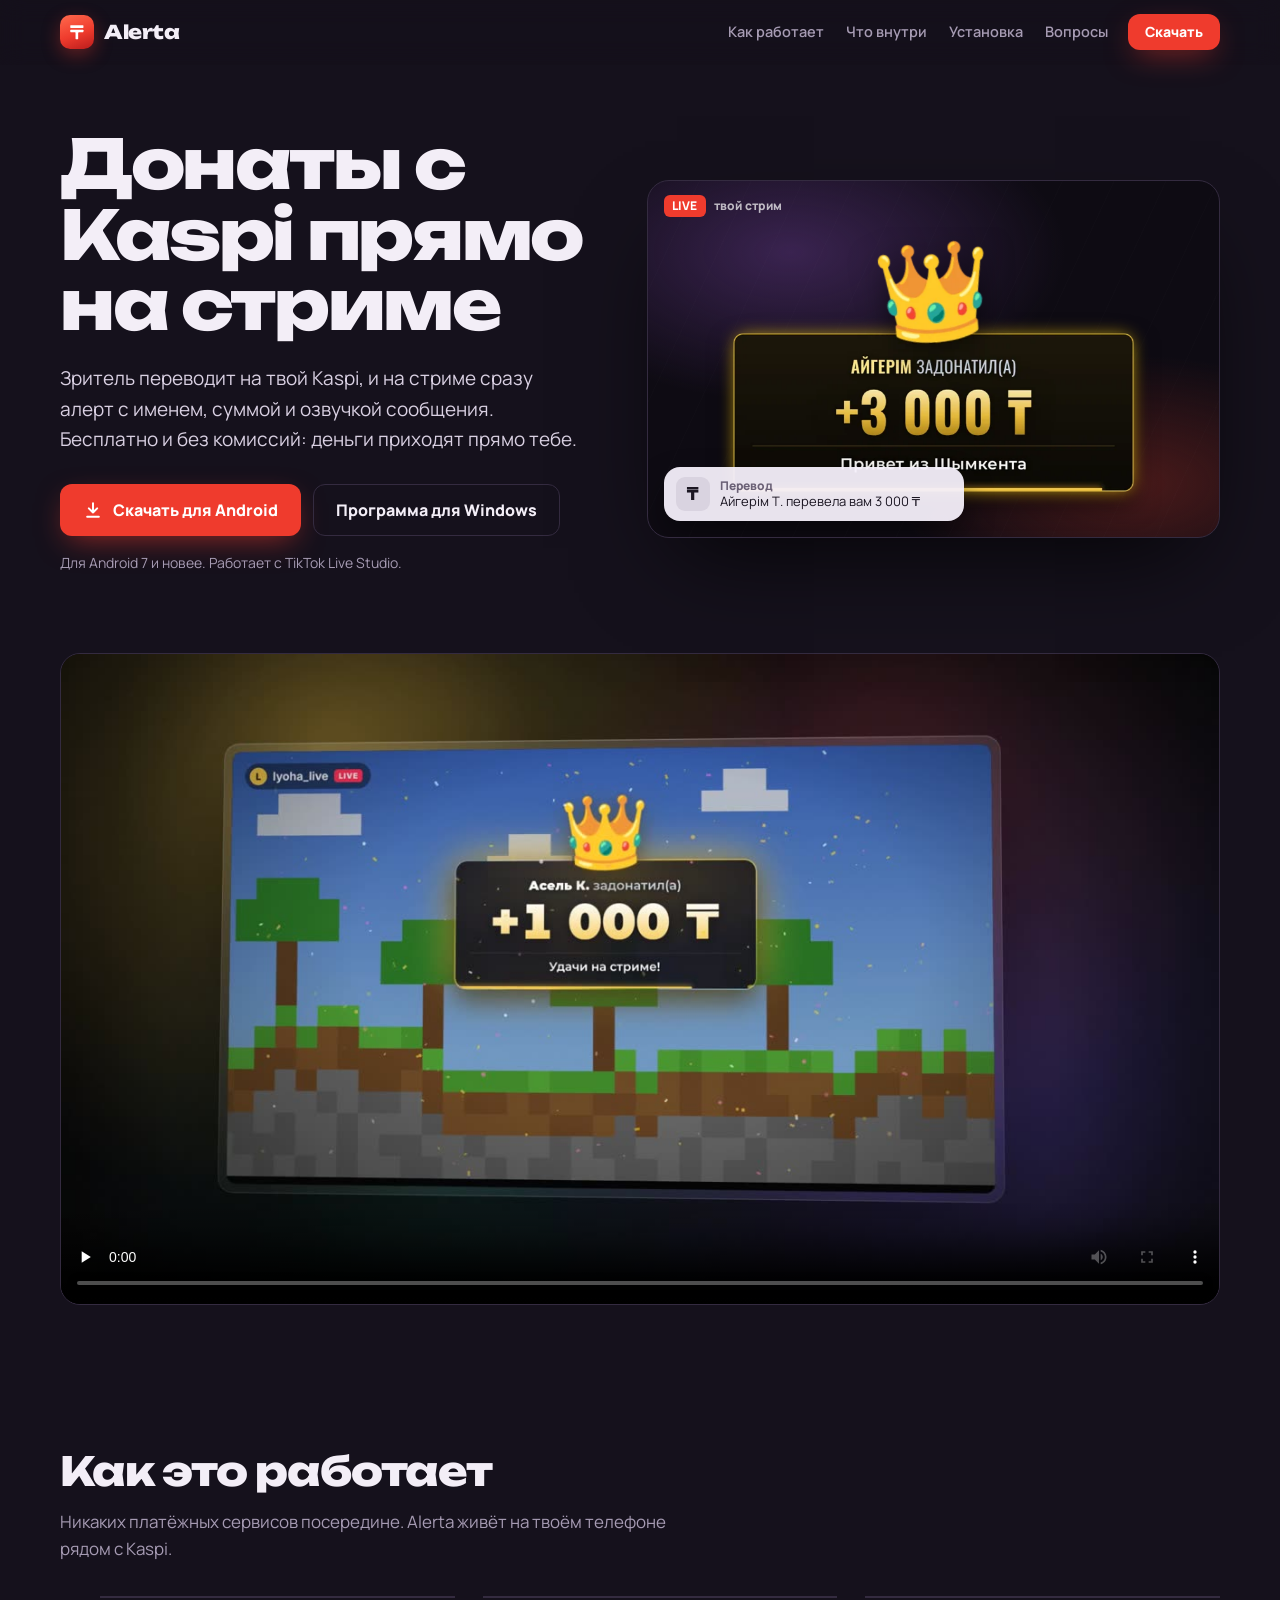
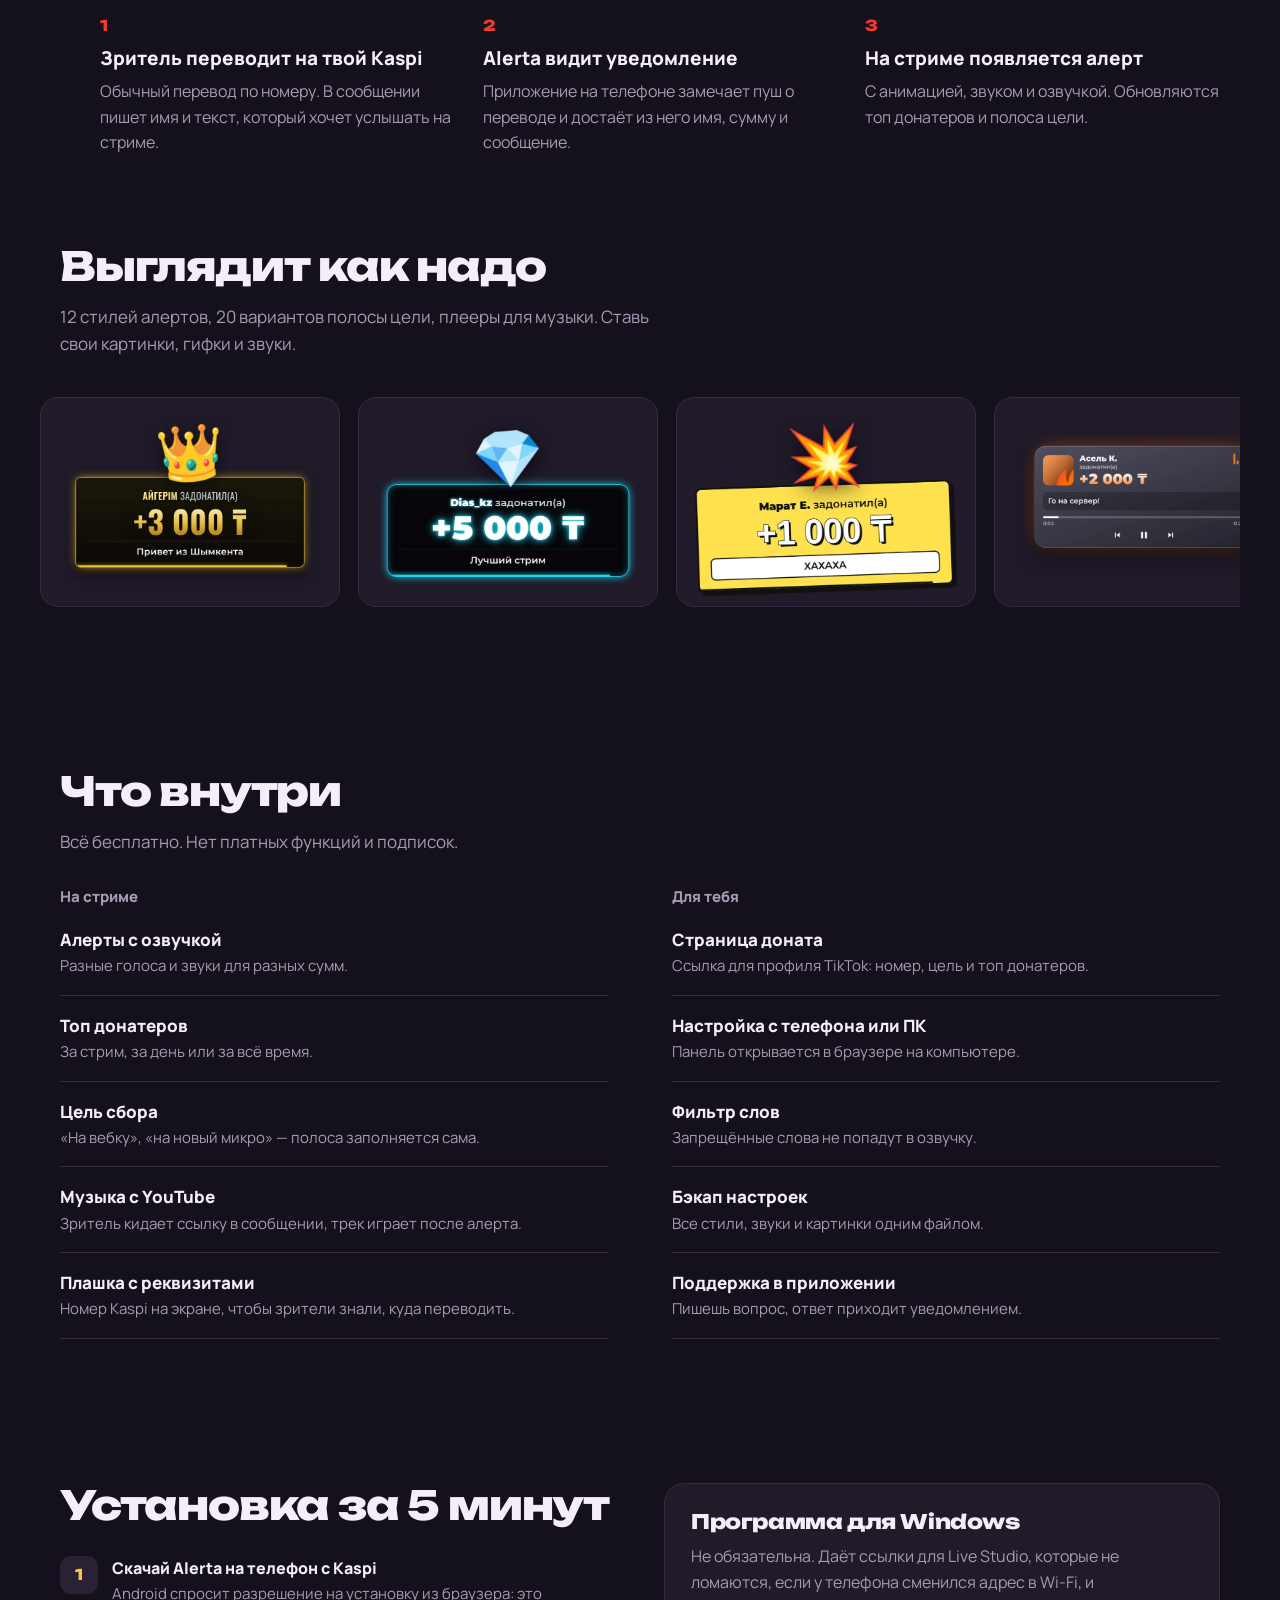
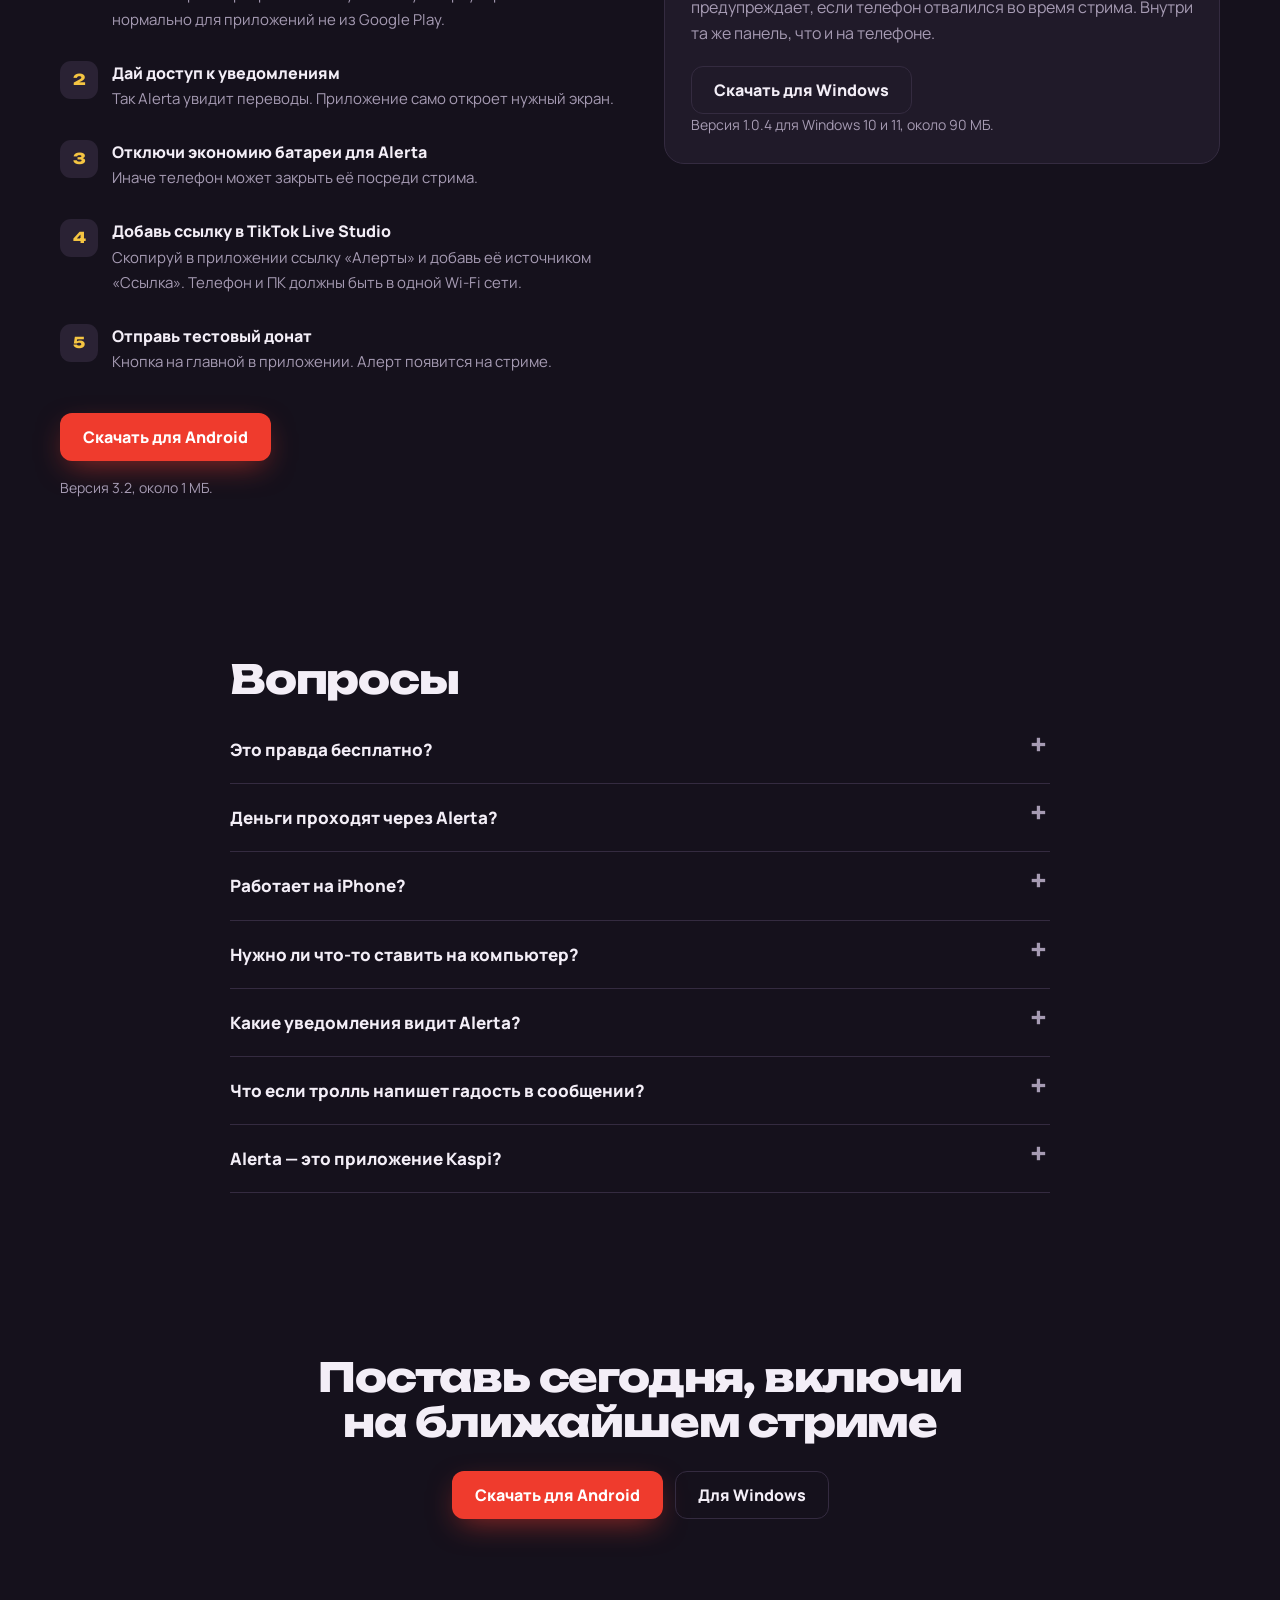
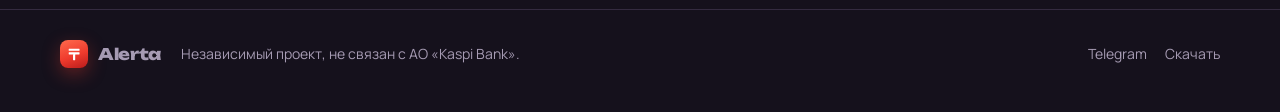
==== index.html @ a405e9d8 "Alerta site" ====
<!doctype html>
<html lang="ru">
<head>
<meta charset="utf-8">
<meta name="viewport" content="width=device-width,initial-scale=1,viewport-fit=cover">
<title>Alerta — донаты с Kaspi на стриме, бесплатно</title>
<meta name="description" content="Зритель переводит на твой Kaspi — на стриме алерт с именем, суммой и озвучкой. Топ донатеров, цель, музыка с YouTube. Бесплатно, без комиссий.">
<meta property="og:title" content="Alerta — донаты с Kaspi на стриме">
<meta property="og:description" content="Алерты с озвучкой для TikTok Live. Бесплатно, деньги сразу на твой Kaspi.">
<meta property="og:image" content="assets/promo.jpg">
<meta name="theme-color" content="#15111c">
<link rel="icon" href="assets/icon.svg" type="image/svg+xml">
<link rel="stylesheet" href="assets/site.css">
<style>
header.top { position: sticky; top: 0; z-index: 20; background: rgba(21,17,28,.82); backdrop-filter: blur(12px); border-bottom: 1px solid transparent; transition: border-color .2s; }
header.top.scrolled { border-bottom-color: var(--line); }
header.top .wrap { display: flex; align-items: center; height: 64px; gap: 20px; }
header.top nav { display: flex; gap: 22px; margin-left: auto; font-weight: 600; font-size: 14.5px; color: var(--muted); }
header.top nav a { text-decoration: none; } header.top nav a:hover { color: var(--text); }
header.top .btn { padding: 10px 16px; font-size: 14px; }
@media (max-width: 760px) { header.top nav { display: none; } header.top .btn { margin-left: auto; } }

/* ── hero: стрим, на котором появляются настоящие алерты ── */
.hero { padding: 64px 0 40px; }
.hero .wrap { display: grid; grid-template-columns: 1fr 1.08fr; gap: 56px; align-items: center; }
h1 { font: 800 clamp(36px, 5.4vw, 68px)/1.04 var(--display); letter-spacing: -.035em; margin: 0; text-wrap: balance; }
.lead { font-size: clamp(17px, 1.6vw, 19px); color: #d9d0e2; max-width: 33em; margin: 22px 0 30px; }
.cta { display: flex; gap: 12px; flex-wrap: wrap; }
.fine { color: var(--muted); font-size: 14px; margin-top: 16px; }

.stage { position: relative; aspect-ratio: 16 / 10; border-radius: 22px; overflow: hidden; isolation: isolate;
  background: radial-gradient(80% 70% at 25% 20%, #3a2350 0%, transparent 60%), radial-gradient(70% 60% at 85% 85%, #4a1a1a 0%, transparent 60%), #0e0b13;
  border: 1px solid var(--line); box-shadow: 0 40px 90px -30px rgba(0,0,0,.8); }
.stage::before { content: ""; position: absolute; inset: 0; z-index: -1; opacity: .35;
  background: repeating-linear-gradient(115deg, transparent 0 46px, rgba(255,255,255,.025) 46px 47px); }
.live { position: absolute; left: 16px; top: 14px; display: flex; gap: 8px; align-items: center; font: 800 12px/1 var(--body); letter-spacing: .02em; }
.live b { background: var(--red); color: #fff; padding: 5px 8px; border-radius: 6px; }
.live span { color: rgba(255,255,255,.7); }
.slot { position: absolute; inset: 13% 10% 27%; display: grid; place-items: center; }
.slot img { max-height: 100%; width: auto; opacity: 0; transform: translateY(16px) scale(.86); filter: blur(10px); }
.slot img.in { animation: alIn .7s cubic-bezier(.2,1.3,.4,1) forwards; }
.slot img.out { animation: alOut .45s ease-in forwards; }
@keyframes alIn { to { opacity: 1; transform: none; filter: none; } }
@keyframes alOut { from { opacity: 1; transform: none; } to { opacity: 0; transform: translateY(-10px) scale(.95); filter: blur(6px); } }
.push { position: absolute; left: 16px; bottom: 16px; width: min(300px, 70%); display: flex; gap: 10px; align-items: center;
  background: rgba(245,240,250,.95); color: #1b1622; border-radius: 16px; padding: 10px 12px; box-shadow: 0 14px 30px rgba(0,0,0,.4);
  opacity: 0; transform: translateY(18px); transition: opacity .35s, transform .45s cubic-bezier(.2,1.2,.4,1); font-size: 13px; line-height: 1.3; }
.push.on { opacity: 1; transform: none; }
.push i { width: 34px; height: 34px; border-radius: 9px; background: #d9d3e0; display: grid; place-items: center; font: 800 17px/1 var(--display); color: #1b1622; flex: none; font-style: normal; }
.push b { display: block; font-size: 12px; color: #6b6176; font-weight: 700; }
.caption { position: absolute; right: 16px; bottom: 18px; font-size: 12.5px; color: rgba(255,255,255,.55); font-weight: 600; text-align: right; max-width: 34%; }
@media (max-width: 920px) { .hero .wrap { grid-template-columns: 1fr; gap: 36px; } .hero { padding-top: 36px; } .caption { display: none; } }

section { padding: 72px 0; }
h2 { font: 800 clamp(26px, 3.4vw, 40px)/1.12 var(--display); letter-spacing: -.03em; margin: 0 0 14px; text-wrap: balance; }
.sub { color: var(--muted); max-width: 36em; margin: 0 0 34px; font-size: 17px; }

/* видео */
.video { border-radius: 20px; overflow: hidden; border: 1px solid var(--line); background: #000; aspect-ratio: 16 / 9; }
.video video { width: 100%; height: 100%; object-fit: cover; }

/* как это работает — настоящая последовательность */
.flow { display: grid; grid-template-columns: repeat(3, 1fr); gap: 28px; counter-reset: f; }
.flow li { list-style: none; counter-increment: f; border-top: 2px solid var(--line); padding-top: 20px; }
.flow li::before { content: counter(f); font: 800 15px/1 var(--display); color: var(--red); display: block; margin-bottom: 14px; }
.flow h3 { font: 800 19px/1.25 var(--body); margin: 0 0 8px; }
.flow p { margin: 0; color: var(--muted); }
.flow ol { padding: 0; margin: 0; }
@media (max-width: 760px) { .flow { grid-template-columns: 1fr; } }

/* лента стилей */
.styles { display: flex; gap: 18px; overflow-x: auto; padding: 6px 20px 18px; margin: 0 -20px; scroll-snap-type: x mandatory; scrollbar-width: thin; }
.styles figure { flex: none; margin: 0; width: 300px; height: 210px; border-radius: 18px; background: var(--surface); border: 1px solid var(--line);
  display: grid; place-items: center; padding: 18px; scroll-snap-align: start; }
.styles img { max-height: 100%; width: auto; }
.styles figure.wide { width: 420px; }

/* что внутри */
.cols { display: grid; grid-template-columns: 1fr 1fr; gap: 20px 64px; }
.cols h3 { font: 800 15px/1 var(--body); color: var(--muted); margin: 0 0 6px; }
.feat { list-style: none; padding: 0; margin: 0; }
.feat li { padding: 16px 0; border-bottom: 1px solid var(--line); }
.feat b { display: block; font-weight: 800; font-size: 17px; }
.feat span { color: var(--muted); font-size: 15px; }
@media (max-width: 760px) { .cols { grid-template-columns: 1fr; } }

/* установка */
.install { display: grid; grid-template-columns: 1fr 1fr; gap: 48px; align-items: start; }
.steps { padding: 0; margin: 0; list-style: none; counter-reset: s; }
.steps li { counter-increment: s; display: grid; grid-template-columns: 38px 1fr; gap: 14px; padding: 14px 0; }
.steps li::before { content: counter(s); width: 38px; height: 38px; border-radius: 11px; background: var(--surface2); color: var(--gold); display: grid; place-items: center; font: 800 15px/1 var(--display); }
.steps b { display: block; } .steps span { color: var(--muted); font-size: 15px; }
.pc { background: var(--surface); border: 1px solid var(--line); border-radius: 20px; padding: 26px; }
.pc h3 { font: 800 20px/1.2 var(--display); margin: 0 0 10px; letter-spacing: -.02em; }
.pc p { color: var(--muted); margin: 0 0 20px; }
@media (max-width: 860px) { .install { grid-template-columns: 1fr; } }

/* вопросы */
.faq { max-width: 820px; }
.faq details { border-bottom: 1px solid var(--line); }
.faq summary { cursor: pointer; list-style: none; padding: 20px 40px 20px 0; font-weight: 800; font-size: 17px; position: relative; }
.faq summary::-webkit-details-marker { display: none; }
.faq summary::after { content: "+"; position: absolute; right: 4px; top: 16px; font: 600 24px/1 var(--display); color: var(--muted); transition: transform .2s; }
.faq details[open] summary::after { transform: rotate(45deg); }
.faq p { margin: 0 0 20px; color: #d3cadc; max-width: 40em; }

.final { text-align: center; padding: 90px 0; }
.final h2 { margin-bottom: 26px; }
.final .cta { justify-content: center; }
footer { border-top: 1px solid var(--line); padding: 30px 0 44px; color: var(--muted); font-size: 14px; }
footer .wrap { display: flex; gap: 20px; flex-wrap: wrap; align-items: center; }
footer .r { margin-left: auto; display: flex; gap: 18px; }
footer a { text-decoration: none; } footer a:hover { color: var(--text); }
</style>
</head>
<body>
<header class="top" id="top">
  <div class="wrap">
    <a class="logo" href="./"><span class="tile"><svg viewBox="0 0 24 24" fill="#fff"><rect x="4" y="4" width="16" height="3.2" rx=".6"/><rect x="4" y="9.4" width="16" height="3.2" rx=".6"/><rect x="10.4" y="12" width="3.2" height="9" rx=".6"/></svg></span>Alerta</a>
    <nav><a href="#how">Как работает</a><a href="#inside">Что внутри</a><a href="#install">Установка</a><a href="#faq">Вопросы</a></nav>
    <a class="btn btn-red" data-dl="apk" href="#install">Скачать</a>
  </div>
</header>

<main>
<section class="hero">
  <div class="wrap">
    <div>
      <h1>Донаты с Kaspi прямо на стриме</h1>
      <p class="lead">Зритель переводит на твой Kaspi, и на стриме сразу алерт с именем, суммой и озвучкой сообщения. Бесплатно и без комиссий: деньги приходят прямо тебе.</p>
      <div class="cta">
        <a class="btn btn-red" data-dl="apk" href="#install"><svg viewBox="0 0 24 24" fill="none" stroke="currentColor" stroke-width="2.4" stroke-linecap="round" stroke-linejoin="round"><path d="M12 4v11M7 10l5 5 5-5M5 20h14"/></svg>Скачать для Android</a>
        <a class="btn btn-ghost" data-dl="exe" href="#install">Программа для Windows</a>
      </div>
      <p class="fine">Для Android 7 и новее. Работает с TikTok Live Studio.</p>
    </div>
    <div class="stage" aria-label="Так донат выглядит на стриме">
      <div class="live"><b>LIVE</b><span>твой стрим</span></div>
      <div class="slot" id="slot"></div>
      <div class="push" id="push"><i>₸</i><div><b>Перевод</b><span id="pushTx">Айгерім Т. перевела вам 3 000 ₸</span></div></div>
    </div>
  </div>
</section>

<section style="padding-top:24px">
  <div class="wrap">
    <div class="video"><video src="assets/promo.mp4" poster="assets/promo.jpg" controls playsinline preload="none"></video></div>
  </div>
</section>

<section id="how">
  <div class="wrap">
    <h2>Как это работает</h2>
    <p class="sub">Никаких платёжных сервисов посередине. Alerta живёт на твоём телефоне рядом с Kaspi.</p>
    <ol class="flow">
      <li><h3>Зритель переводит на твой Kaspi</h3><p>Обычный перевод по номеру. В сообщении пишет имя и текст, который хочет услышать на стриме.</p></li>
      <li><h3>Alerta видит уведомление</h3><p>Приложение на телефоне замечает пуш о переводе и достаёт из него имя, сумму и сообщение.</p></li>
      <li><h3>На стриме появляется алерт</h3><p>С анимацией, звуком и озвучкой. Обновляются топ донатеров и полоса цели.</p></li>
    </ol>
  </div>
</section>

<section style="padding-top:0">
  <div class="wrap">
    <h2>Выглядит как надо</h2>
    <p class="sub">12 стилей алертов, 20 вариантов полосы цели, плееры для музыки. Ставь свои картинки, гифки и звуки.</p>
    <div class="styles" tabindex="0" aria-label="Стили виджетов">
      <figure><img src="assets/styles/al_gold.webp" alt="Золотой алерт" loading="lazy"></figure>
      <figure><img src="assets/styles/al_neon.webp" alt="Неоновый алерт" loading="lazy"></figure>
      <figure><img src="assets/styles/al_comic.webp" alt="Алерт в стиле комикса" loading="lazy"></figure>
      <figure><img src="assets/styles/al_iphone.webp" alt="Алерт в стиле iPhone" loading="lazy"></figure>
      <figure><img src="assets/styles/al_gaming.webp" alt="Игровой алерт" loading="lazy"></figure>
      <figure><img src="assets/styles/al_pixel.webp" alt="Пиксельный алерт" loading="lazy"></figure>
      <figure class="wide"><img src="assets/styles/goal_bar-neon.webp" alt="Полоса цели" loading="lazy"></figure>
      <figure class="wide"><img src="assets/styles/mus_mbar-gold.webp" alt="Плеер музыки" loading="lazy"></figure>
      <figure><img src="assets/styles/al_glass.webp" alt="Стеклянный алерт" loading="lazy"></figure>
    </div>
  </div>
</section>

<section id="inside">
  <div class="wrap">
    <h2>Что внутри</h2>
    <p class="sub">Всё бесплатно. Нет платных функций и подписок.</p>
    <div class="cols">
      <div>
        <h3>На стриме</h3>
        <ul class="feat">
          <li><b>Алерты с озвучкой</b><span>Разные голоса и звуки для разных сумм.</span></li>
          <li><b>Топ донатеров</b><span>За стрим, за день или за всё время.</span></li>
          <li><b>Цель сбора</b><span>«На вебку», «на новый микро» — полоса заполняется сама.</span></li>
          <li><b>Музыка с YouTube</b><span>Зритель кидает ссылку в сообщении, трек играет после алерта.</span></li>
          <li><b>Плашка с реквизитами</b><span>Номер Kaspi на экране, чтобы зрители знали, куда переводить.</span></li>
        </ul>
      </div>
      <div>
        <h3>Для тебя</h3>
        <ul class="feat">
          <li><b>Страница доната</b><span>Ссылка для профиля TikTok: номер, цель и топ донатеров.</span></li>
          <li><b>Настройка с телефона или ПК</b><span>Панель открывается в браузере на компьютере.</span></li>
          <li><b>Фильтр слов</b><span>Запрещённые слова не попадут в озвучку.</span></li>
          <li><b>Бэкап настроек</b><span>Все стили, звуки и картинки одним файлом.</span></li>
          <li><b>Поддержка в приложении</b><span>Пишешь вопрос, ответ приходит уведомлением.</span></li>
        </ul>
      </div>
    </div>
  </div>
</section>

<section id="install">
  <div class="wrap install">
    <div>
      <h2>Установка за 5 минут</h2>
      <ol class="steps">
        <li><div><b>Скачай Alerta на телефон с Kaspi</b><span>Android спросит разрешение на установку из браузера: это нормально для приложений не из Google Play.</span></div></li>
        <li><div><b>Дай доступ к уведомлениям</b><span>Так Alerta увидит переводы. Приложение само откроет нужный экран.</span></div></li>
        <li><div><b>Отключи экономию батареи для Alerta</b><span>Иначе телефон может закрыть её посреди стрима.</span></div></li>
        <li><div><b>Добавь ссылку в TikTok Live Studio</b><span>Скопируй в приложении ссылку «Алерты» и добавь её источником «Ссылка». Телефон и ПК должны быть в одной Wi-Fi сети.</span></div></li>
        <li><div><b>Отправь тестовый донат</b><span>Кнопка на главной в приложении. Алерт появится на стриме.</span></div></li>
      </ol>
      <div class="cta" style="margin-top:24px"><a class="btn btn-red" data-dl="apk" href="#">Скачать для Android</a></div>
      <p class="fine" id="verA"></p>
    </div>
    <div class="pc">
      <h3>Программа для Windows</h3>
      <p>Не обязательна. Даёт ссылки для Live Studio, которые не ломаются, если у телефона сменился адрес в Wi-Fi, и предупреждает, если телефон отвалился во время стрима. Внутри та же панель, что и на телефоне.</p>
      <a class="btn btn-ghost" data-dl="exe" href="#">Скачать для Windows</a>
      <p class="fine" id="verW" style="margin-bottom:0"></p>
    </div>
  </div>
</section>

<section id="faq">
  <div class="wrap faq">
    <h2>Вопросы</h2>
    <details><summary>Это правда бесплатно?</summary><p>Да. Без подписок и без процента с донатов. Alerta не берёт ничего ни с тебя, ни со зрителей.</p></details>
    <details><summary>Деньги проходят через Alerta?</summary><p>Нет. Зритель переводит прямо на твой Kaspi. Alerta только видит уведомление о переводе на твоём телефоне и показывает алерт. К деньгам у неё доступа нет.</p></details>
    <details><summary>Работает на iPhone?</summary><p>Да. С iPhone Alerta тоже подключается, просто способ чуть отличается от Android. Напиши в <a href="https://t.me/lyohacray" rel="noopener">Telegram</a> — скину инструкцию и помогу настроить.</p></details>
    <details><summary>Нужно ли что-то ставить на компьютер?</summary><p>Нет. Ссылки на алерты добавляются в TikTok Live Studio как источник «Ссылка». Программа для Windows — по желанию, если хочешь, чтобы ссылки не ломались при смене Wi-Fi.</p></details>
    <details><summary>Какие уведомления видит Alerta?</summary><p>Android даёт доступ к уведомлениям целиком, но Alerta разбирает только уведомления Kaspi о переводах. История донатов хранится у тебя на телефоне.</p></details>
    <details><summary>Что если тролль напишет гадость в сообщении?</summary><p>Добавь слова в фильтр в настройках: они не попадут ни в текст на экране, ни в озвучку. Алерт можно пропустить одной кнопкой.</p></details>
    <details><summary>Alerta — это приложение Kaspi?</summary><p>Нет. Alerta — независимый проект и не связана с АО «Kaspi Bank».</p></details>
  </div>
</section>

<section class="final">
  <div class="wrap">
    <h2>Поставь сегодня, включи на ближайшем стриме</h2>
    <div class="cta"><a class="btn btn-red" data-dl="apk" href="#">Скачать для Android</a><a class="btn btn-ghost" data-dl="exe" href="#">Для Windows</a></div>
  </div>
</section>
</main>

<footer>
  <div class="wrap">
    <a class="logo" href="./" style="font-size:16px"><span class="tile" style="width:28px;height:28px;border-radius:8px"><svg viewBox="0 0 24 24" fill="#fff"><rect x="4" y="4" width="16" height="3.2" rx=".6"/><rect x="4" y="9.4" width="16" height="3.2" rx=".6"/><rect x="10.4" y="12" width="3.2" height="9" rx=".6"/></svg></span>Alerta</a>
    <span>Независимый проект, не связан с АО «Kaspi Bank».</span>
    <div class="r"><a href="https://t.me/lyohacray" rel="noopener">Telegram</a><a href="#install">Скачать</a></div>
  </div>
</footer>

<script src="assets/config.js"></script>
<script>
/* ссылки на скачивание и версии */
document.querySelectorAll('[data-dl]').forEach(a => { const u = ALERTA.download[a.dataset.dl]; if (u) a.href = u; });
document.getElementById('verA').textContent = `Версия ${ALERTA.android.version}, около ${ALERTA.android.size}.`;
document.getElementById('verW').textContent = `Версия ${ALERTA.windows.version} для Windows 10 и 11, около ${ALERTA.windows.size}.`;
addEventListener('scroll', () => document.getElementById('top').classList.toggle('scrolled', scrollY > 8), { passive: true });

/* hero: пуш на телефоне → алерт на стриме */
const SHOW = [
  ['al_gold', 'Айгерім Т. перевела вам 3 000 ₸'], ['al_neon', 'Dias_kz перевёл вам 5 000 ₸'],
  ['al_comic', 'Марат Е. перевёл вам 1 000 ₸'], ['al_iphone', 'Асель К. перевела вам 2 000 ₸'],
  ['al_gaming', 'Mira перевела вам 7 000 ₸'], ['al_card', 'Әлихан перевёл вам 15 000 ₸'],
];
const slot = document.getElementById('slot'), push = document.getElementById('push'), pushTx = document.getElementById('pushTx');
const imgs = SHOW.map(([n]) => { const i = new Image(); i.src = `assets/styles/${n}.webp`; i.alt = 'Алерт на стриме'; return i; });
const still = matchMedia('(prefers-reduced-motion: reduce)').matches;
let k = 0;
function cycle() {
  const img = imgs[k % imgs.length];
  pushTx.textContent = SHOW[k % SHOW.length][1];
  push.classList.add('on');
  setTimeout(() => {
    slot.replaceChildren(img); img.className = 'in';
    setTimeout(() => push.classList.remove('on'), 900);
  }, 750);
  setTimeout(() => { img.className = 'out'; }, 3900);
  setTimeout(() => { k++; cycle(); }, 4500);
}
if (still) { imgs[0].style.opacity = 1; imgs[0].style.transform = 'none'; imgs[0].style.filter = 'none'; slot.append(imgs[0]); push.classList.add('on'); }
else setTimeout(cycle, 500);
</script>
</body>
</html>
---- assets/site.css ----
@import url("fonts/fonts.css");
:root {
  --night: #15111c; --surface: #201a29; --surface2: #2a2234; --line: #342b40;
  --text: #f3eef7; --muted: #a69bb3; --red: #ef3b2d; --red2: #c9271c; --gold: #f5c542; --ok: #4ade80;
  --display: "Unbounded", "Manrope", system-ui, sans-serif; --body: "Manrope", system-ui, -apple-system, "Segoe UI", sans-serif;
  --r: 14px;
}
* { box-sizing: border-box; }
html { -webkit-text-size-adjust: 100%; }
body { margin: 0; background: var(--night); color: var(--text); font: 500 16px/1.6 var(--body); -webkit-font-smoothing: antialiased; }
a { color: inherit; }
img, video { max-width: 100%; display: block; }
:focus-visible { outline: 2px solid var(--gold); outline-offset: 3px; border-radius: 6px; }
.wrap { width: min(1160px, 100% - 40px); margin: 0 auto; }

.logo { display: inline-flex; align-items: center; gap: 10px; font: 800 19px/1 var(--display); letter-spacing: -.02em; text-decoration: none; }
.tile { width: 34px; height: 34px; border-radius: 10px; flex: none; display: grid; place-items: center;
  background: linear-gradient(160deg, #ff6a4d, var(--red) 55%, #b91c1c); box-shadow: 0 6px 18px rgba(239,59,45,.35); }
.tile svg { width: 58%; height: 58%; }

.btn { display: inline-flex; align-items: center; gap: 10px; padding: 15px 22px; border-radius: 12px; font: 800 16px/1 var(--body);
  text-decoration: none; border: 1px solid transparent; cursor: pointer; transition: transform .15s, background .15s, border-color .15s; }
.btn:active { transform: translateY(1px); }
.btn svg { width: 20px; height: 20px; flex: none; }
.btn-red { background: var(--red); color: #fff; box-shadow: 0 10px 30px -8px rgba(239,59,45,.6); }
.btn-red:hover { background: #ff4a3b; }
.btn-ghost { background: transparent; color: var(--text); border-color: var(--line); }
.btn-ghost:hover { border-color: var(--muted); }
.money { color: var(--gold); font-variant-numeric: tabular-nums; }
@media (prefers-reduced-motion: reduce) { *, *::before, *::after { animation: none !important; transition: none !important; } }
.faq p a { color: inherit; text-decoration: underline; text-underline-offset: 3px; }
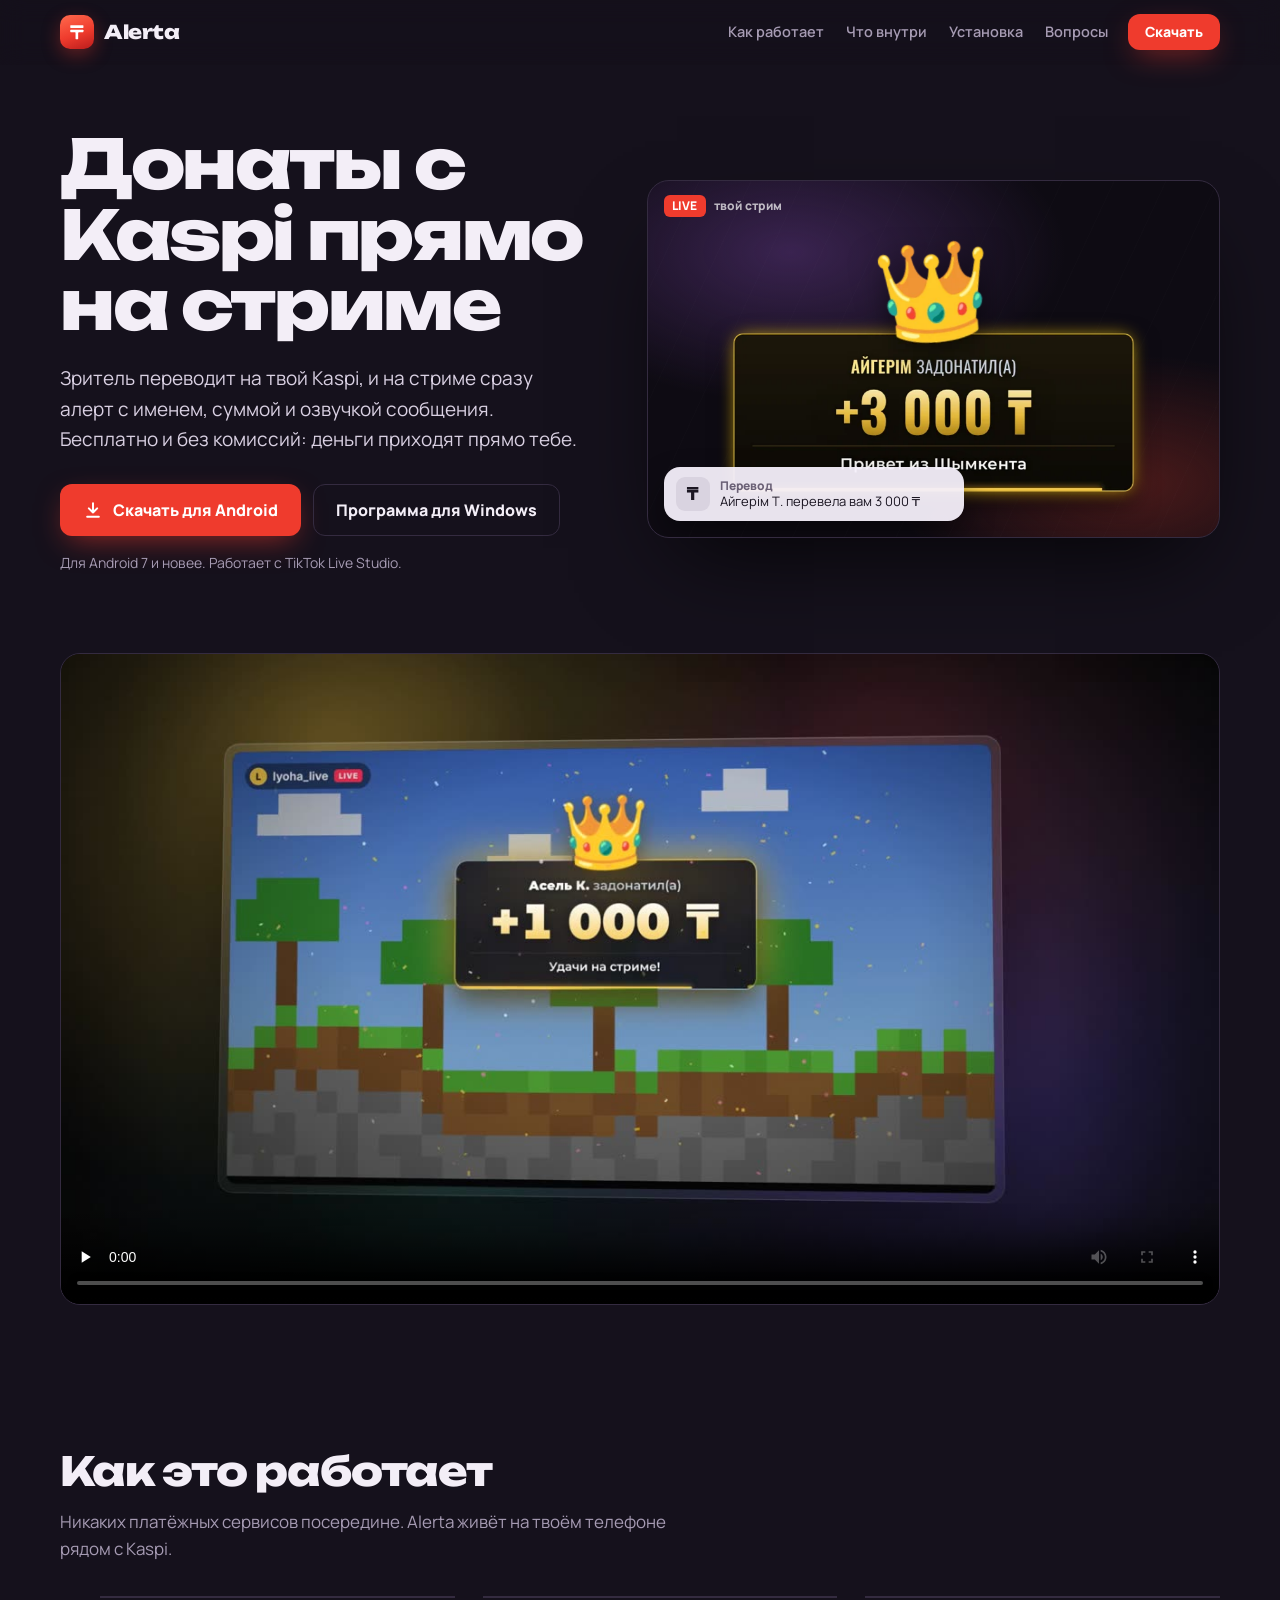
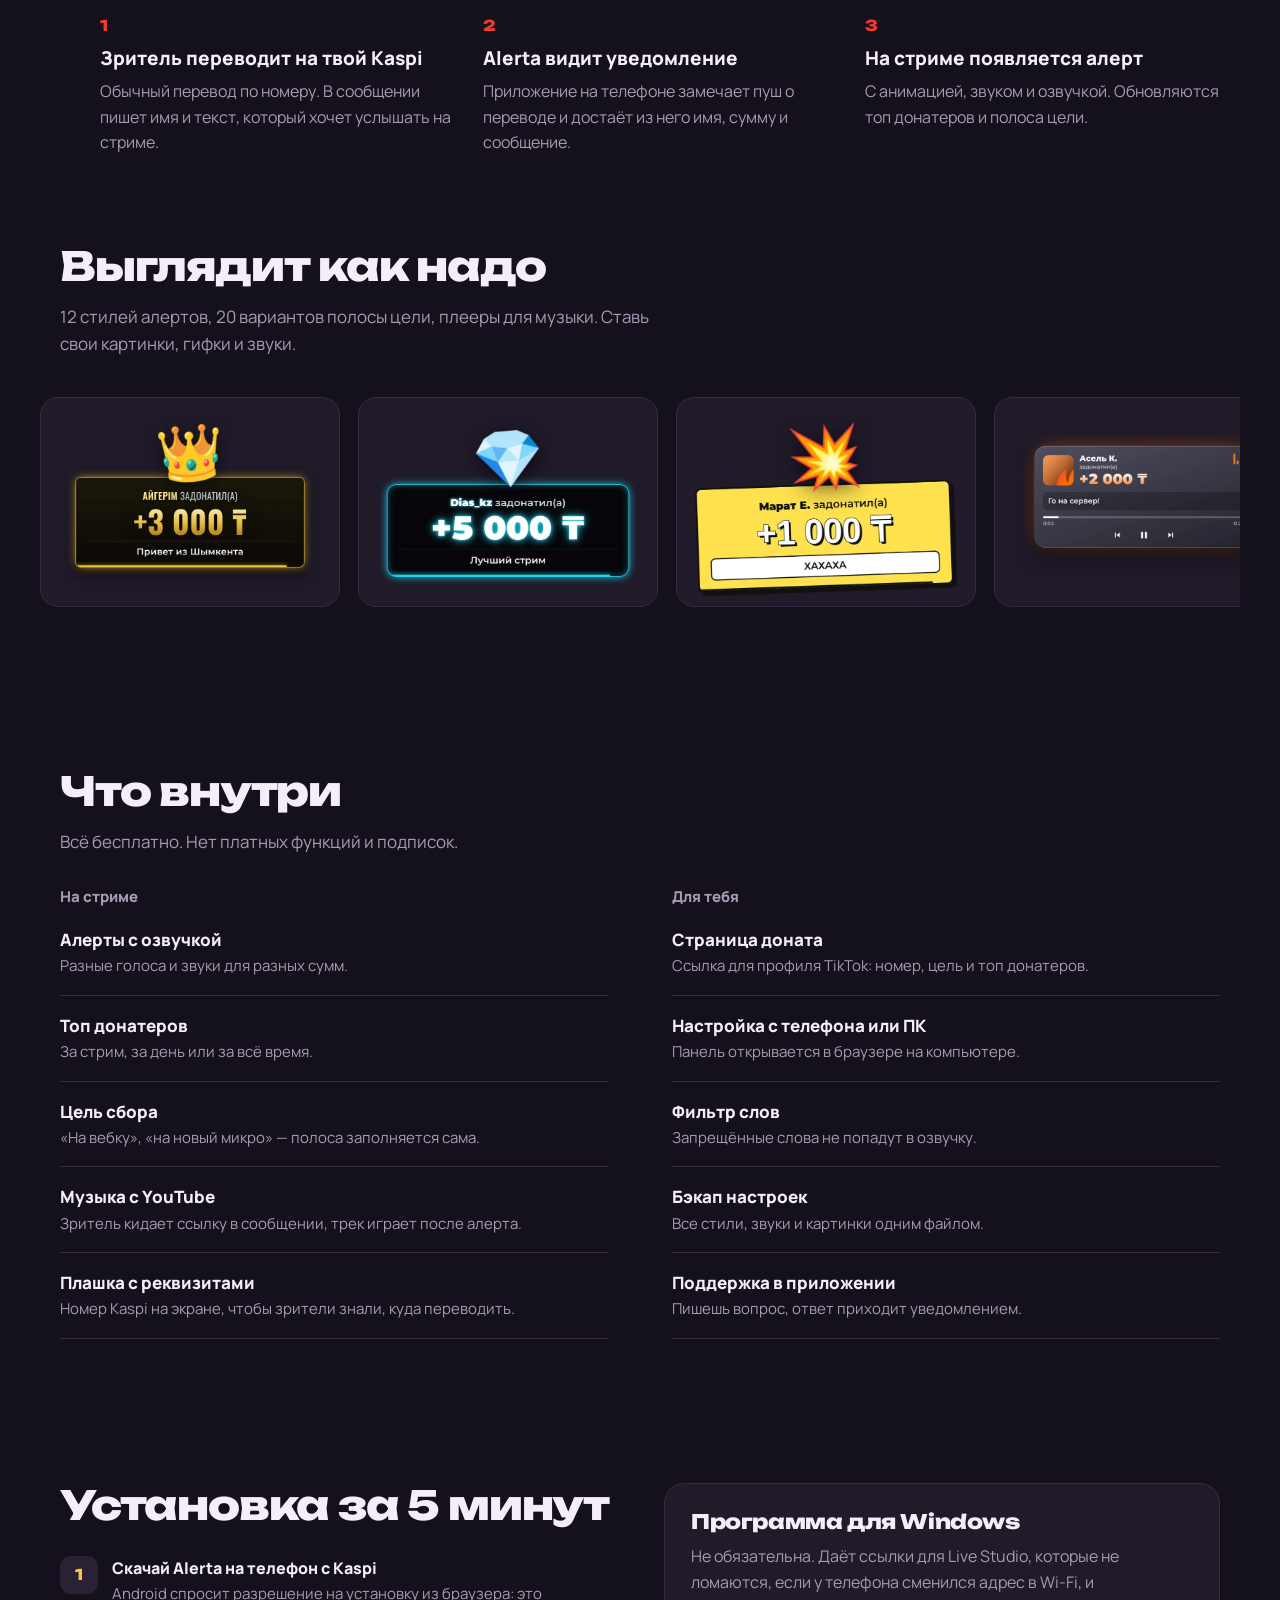
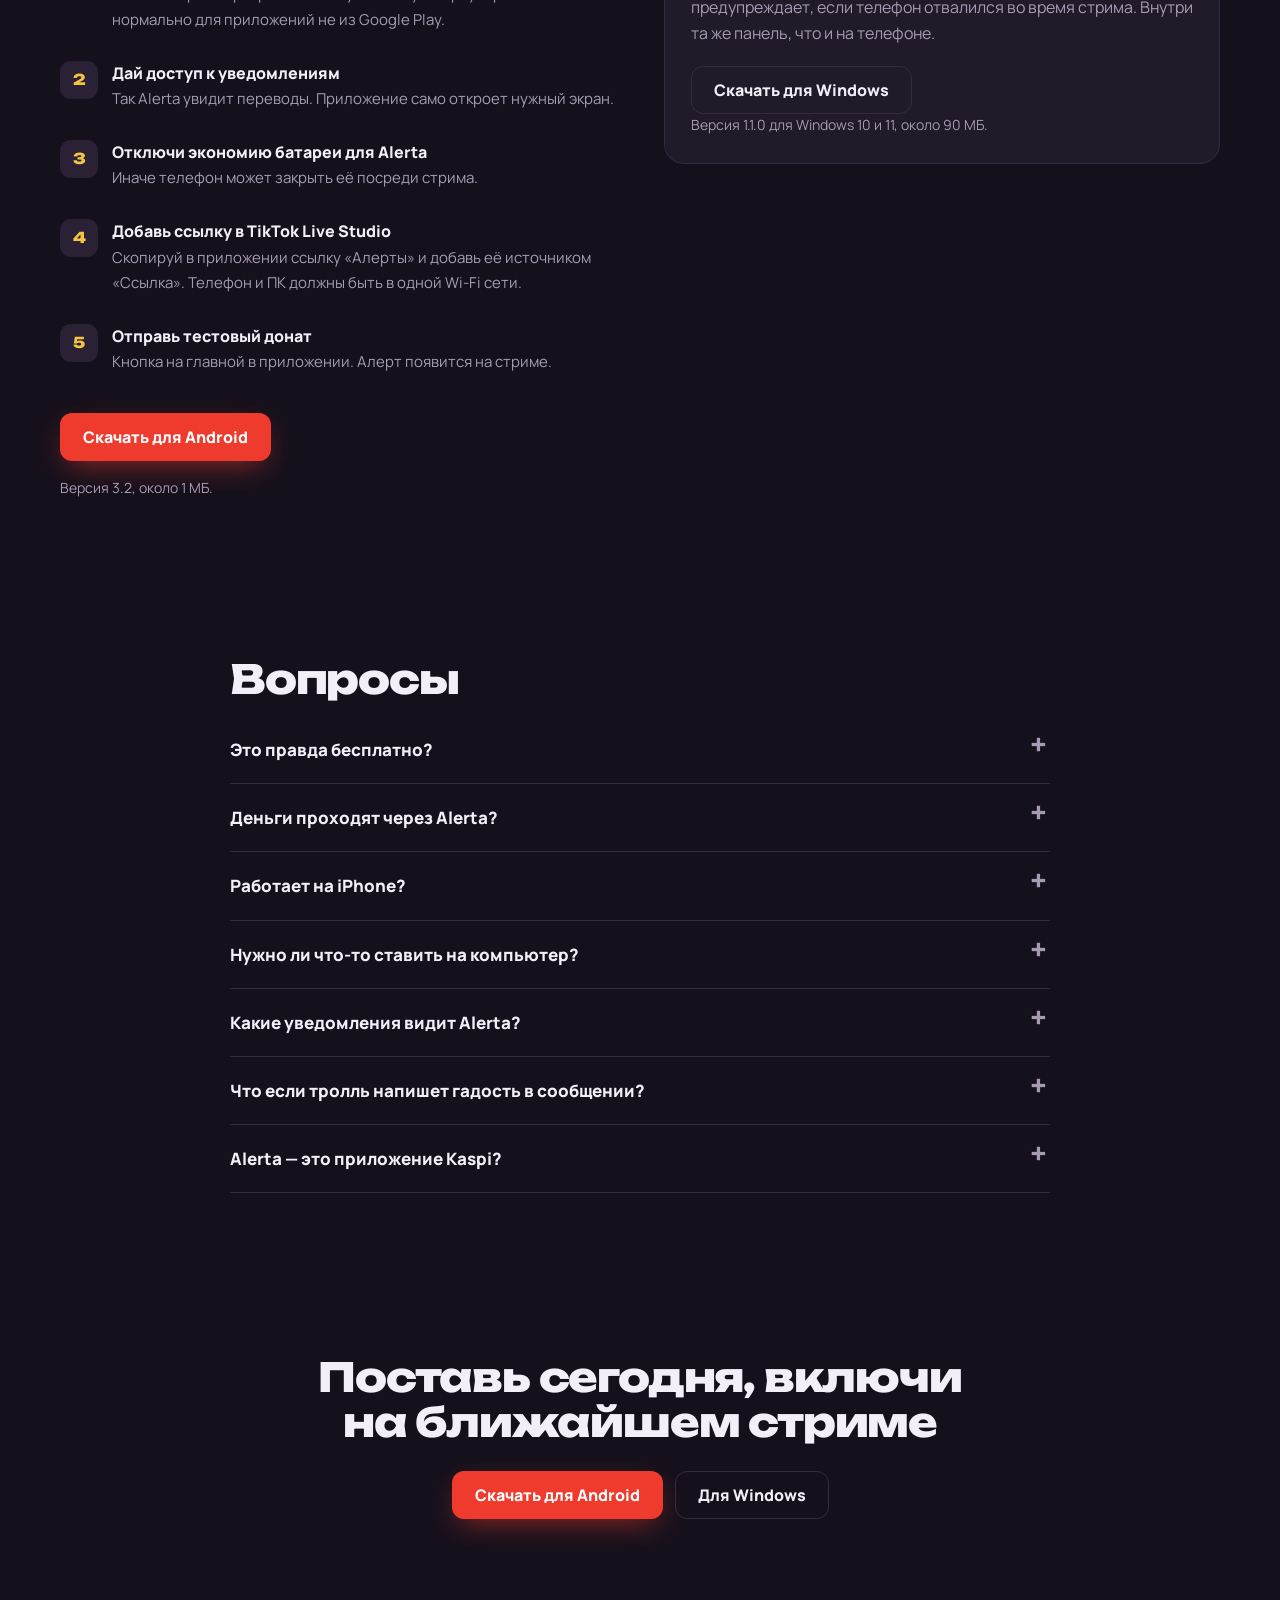
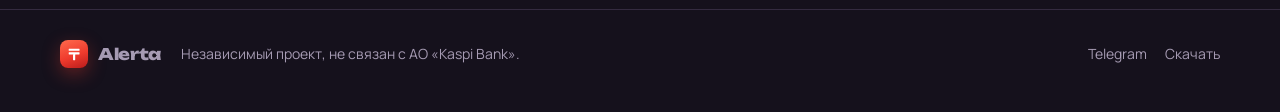
==== commit 53c2df65: "PC 1.1.0" ====
--- a/index.html
+++ b/index.html
@@ -235,8 +235,8 @@
     <h2>Вопросы</h2>
     <details><summary>Это правда бесплатно?</summary><p>Да. Без подписок и без процента с донатов. Alerta не берёт ничего ни с тебя, ни со зрителей.</p></details>
     <details><summary>Деньги проходят через Alerta?</summary><p>Нет. Зритель переводит прямо на твой Kaspi. Alerta только видит уведомление о переводе на твоём телефоне и показывает алерт. К деньгам у неё доступа нет.</p></details>
-    <details><summary>Работает на iPhone?</summary><p>Да. С iPhone Alerta тоже подключается, просто способ чуть отличается от Android. Напиши в <a href="https://t.me/lyohacray" rel="noopener">Telegram</a> — скину инструкцию и помогу настроить.</p></details>
-    <details><summary>Нужно ли что-то ставить на компьютер?</summary><p>Нет. Ссылки на алерты добавляются в TikTok Live Studio как источник «Ссылка». Программа для Windows — по желанию, если хочешь, чтобы ссылки не ломались при смене Wi-Fi.</p></details>
+    <details><summary>Работает на iPhone?</summary><p>Да, через компьютер с Windows 10 или 11. Поставь Alerta для ПК и выбери «У меня iPhone»: Alerta будет работать прямо на компьютере. Подключи iPhone в приложении Windows «Связь с телефоном» и на iPhone в настройках Bluetooth для ПК включи «Показывать уведомления». Пуши Kaspi с iPhone появятся в Windows, а Alerta их прочитает и покажет алерт. Телефон с Android не нужен.</p></details>
+    <details><summary>Нужно ли что-то ставить на компьютер?</summary><p>С Android — не обязательно: ссылки на алерты добавляются в TikTok Live Studio как источник «Ссылка», а программа для Windows нужна, чтобы ссылки не ломались при смене Wi-Fi. С iPhone — да, Alerta для ПК обязательна: она и есть Alerta.</p></details>
     <details><summary>Какие уведомления видит Alerta?</summary><p>Android даёт доступ к уведомлениям целиком, но Alerta разбирает только уведомления Kaspi о переводах. История донатов хранится у тебя на телефоне.</p></details>
     <details><summary>Что если тролль напишет гадость в сообщении?</summary><p>Добавь слова в фильтр в настройках: они не попадут ни в текст на экране, ни в озвучку. Алерт можно пропустить одной кнопкой.</p></details>
     <details><summary>Alerta — это приложение Kaspi?</summary><p>Нет. Alerta — независимый проект и не связана с АО «Kaspi Bank».</p></details>
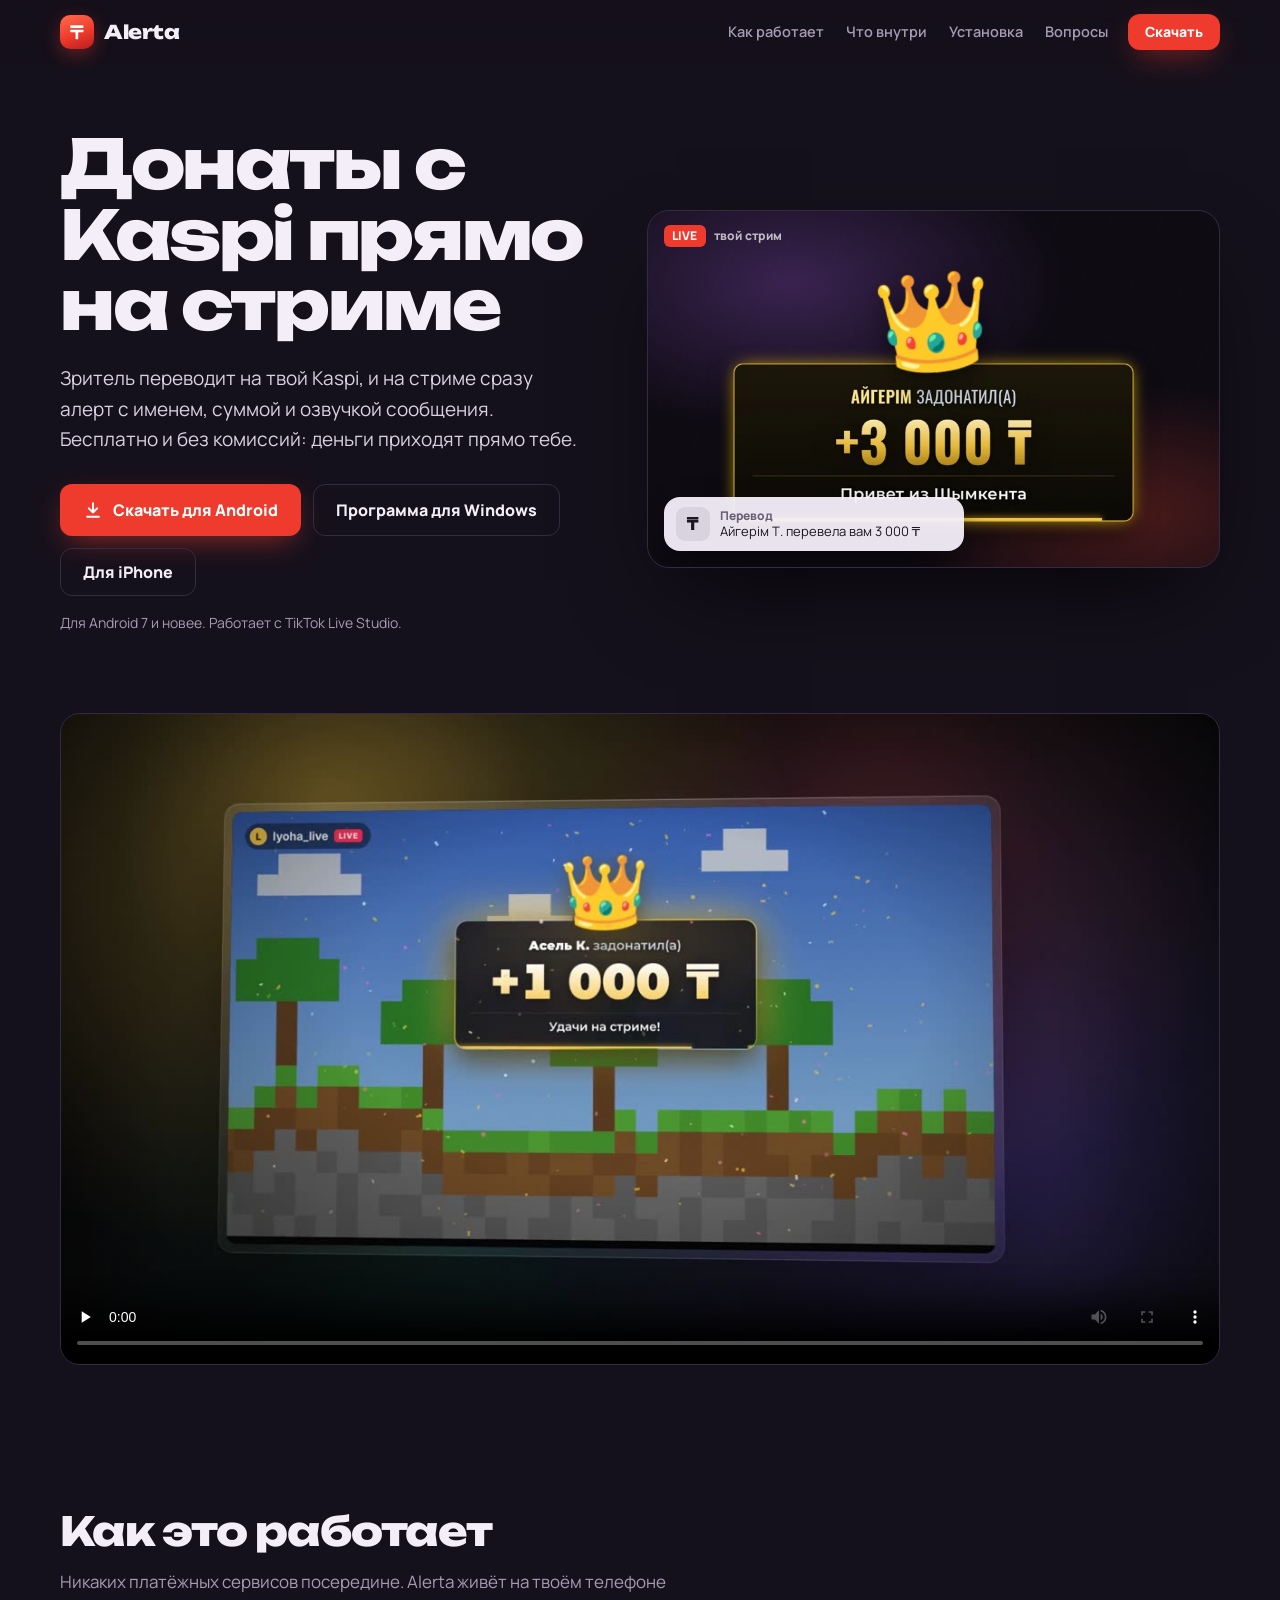
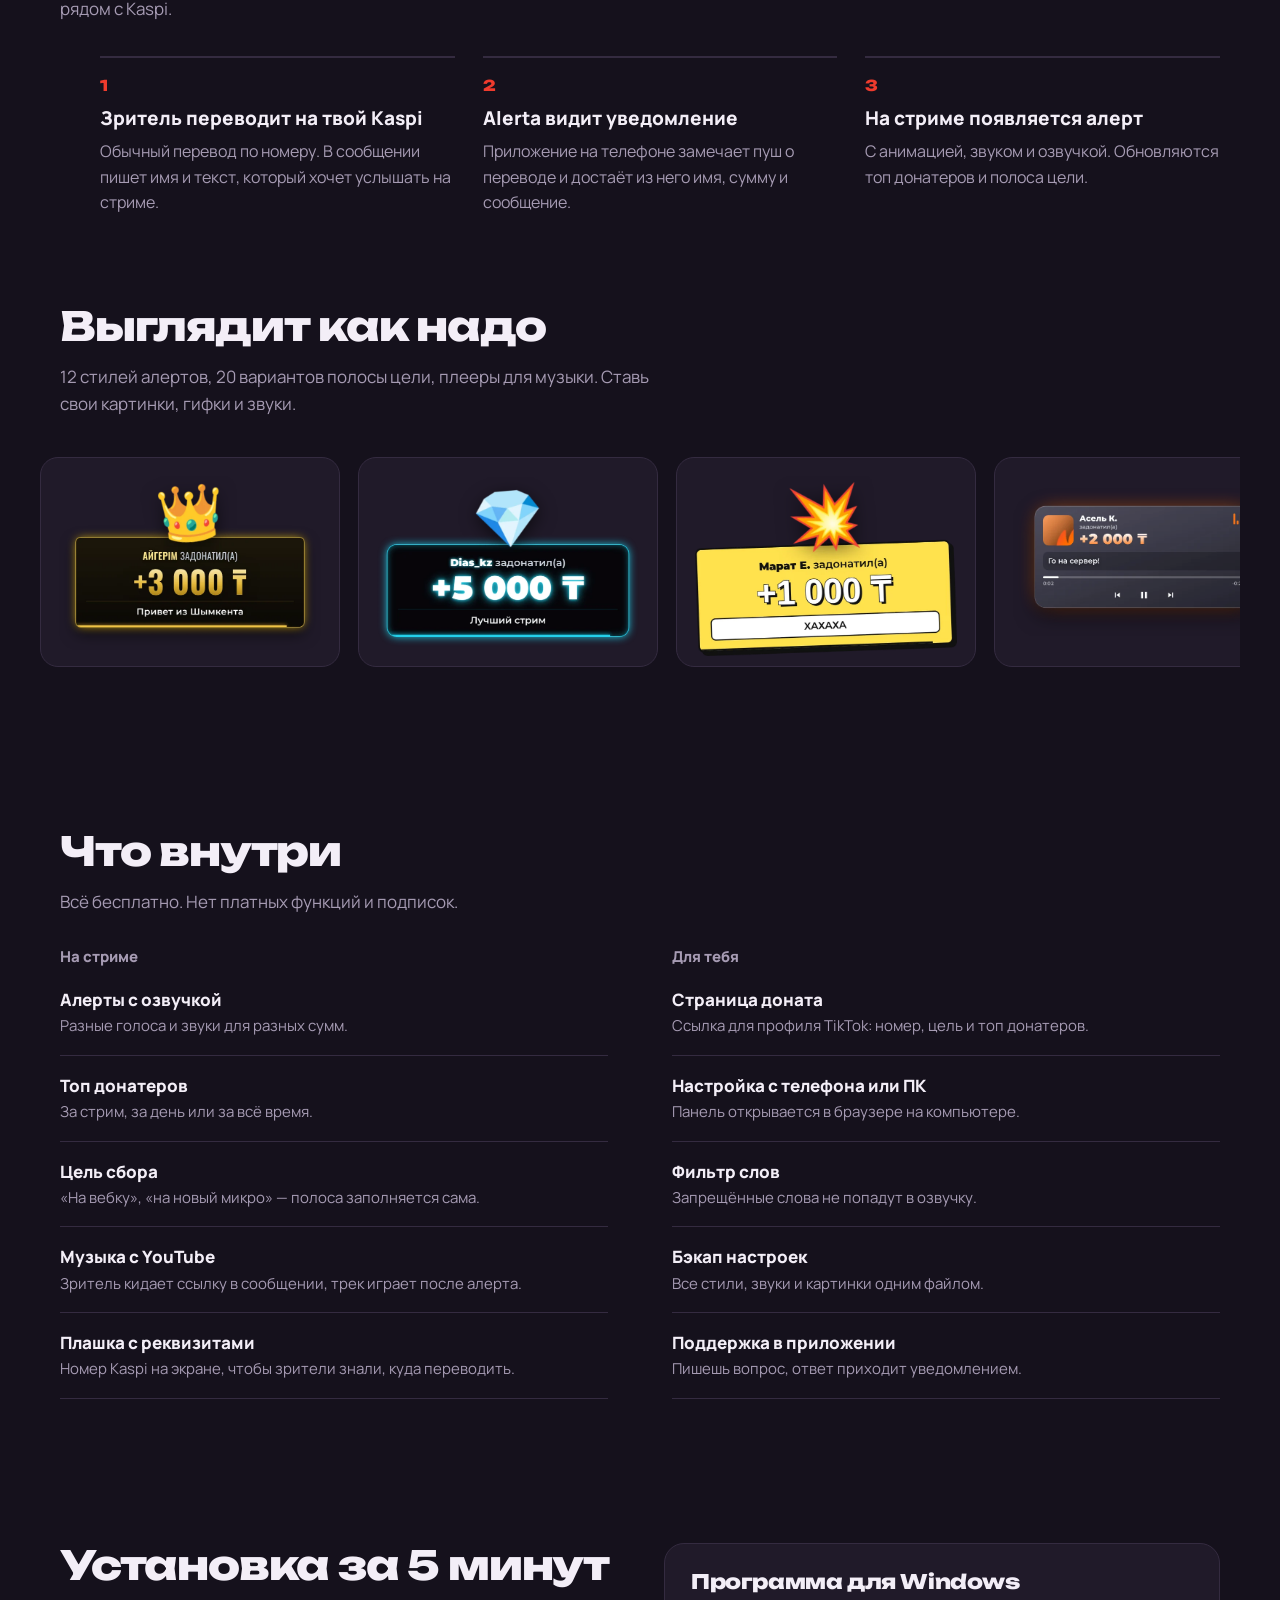
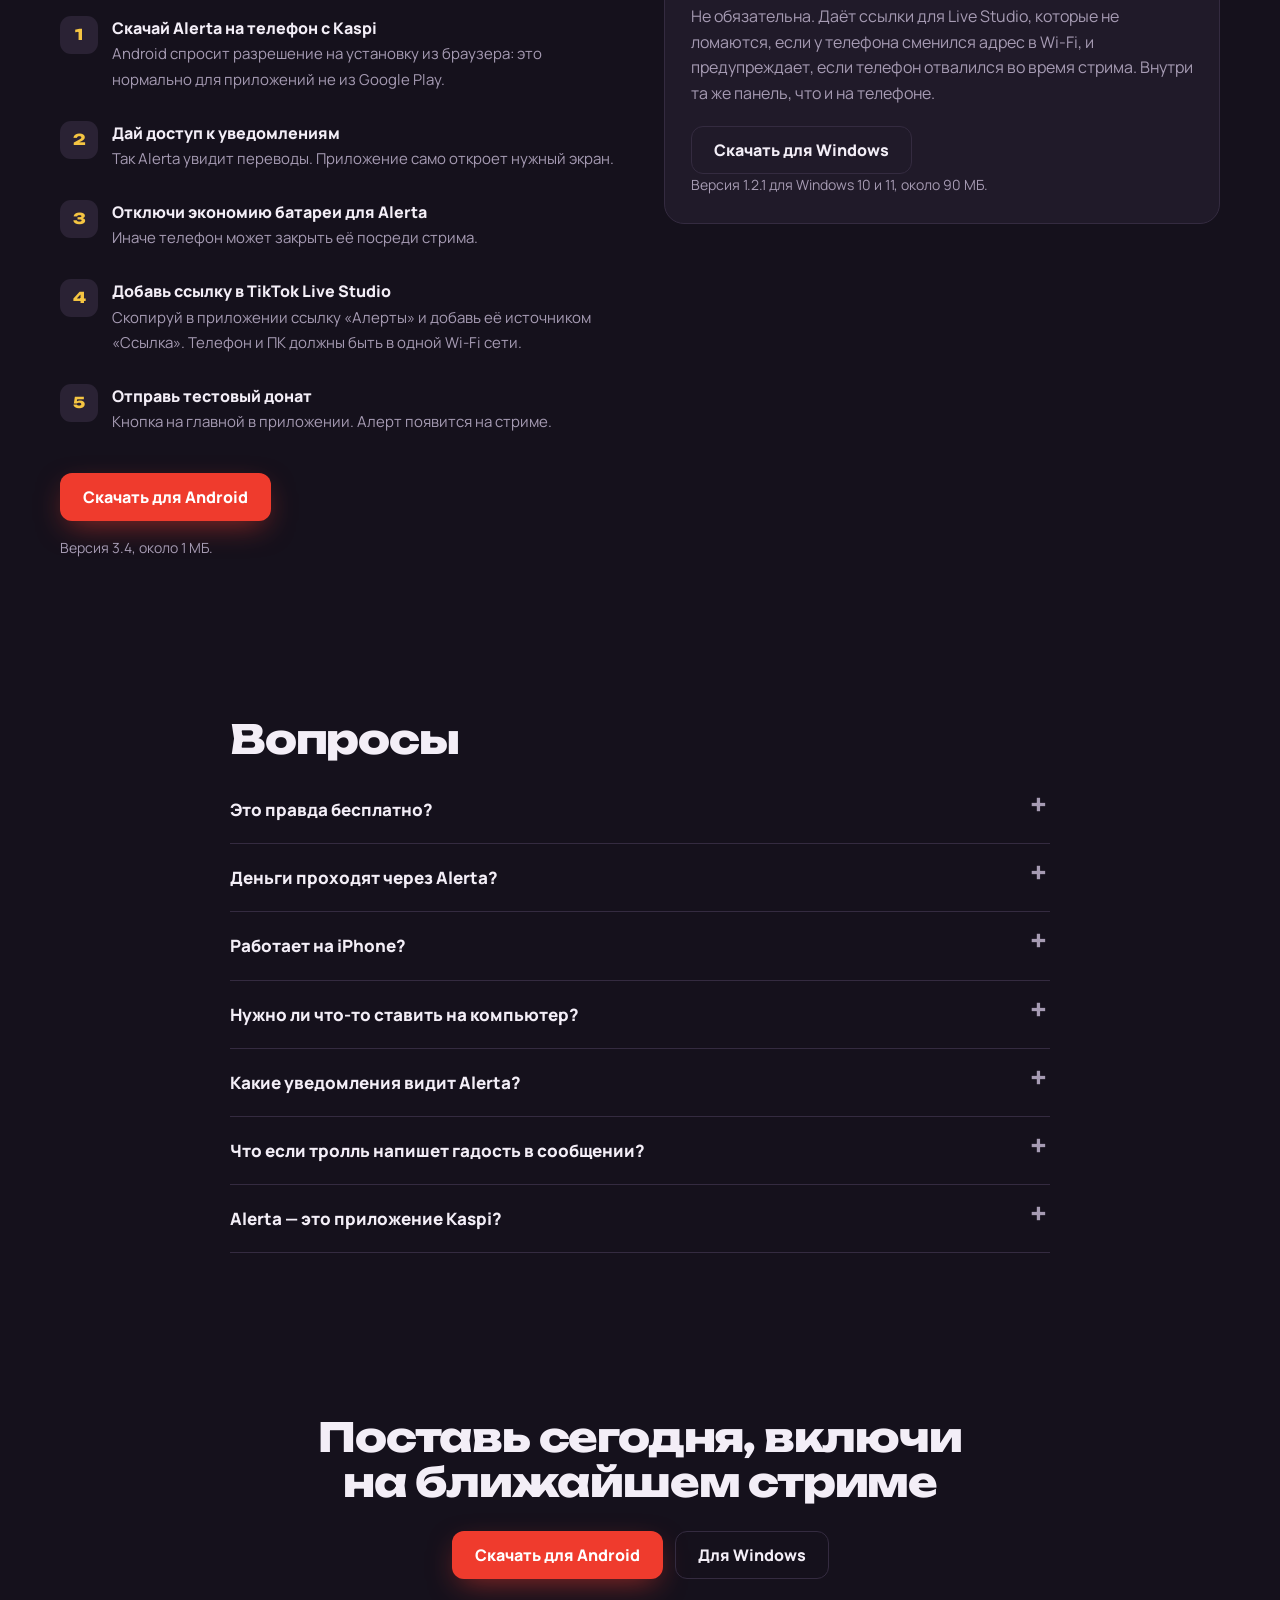
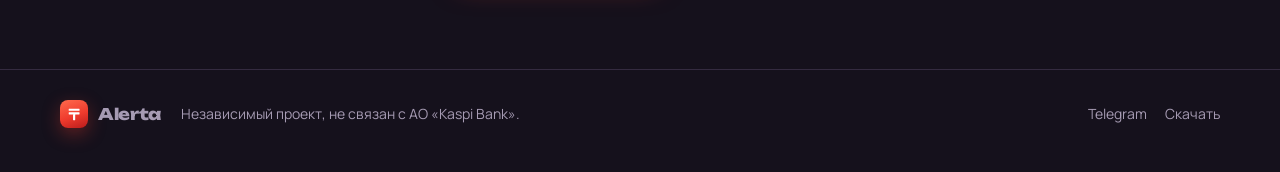
==== commit 17d81634: "iPhone" ====
--- a/index.html
+++ b/index.html
@@ -131,6 +131,7 @@
       <div class="cta">
         <a class="btn btn-red" data-dl="apk" href="#install"><svg viewBox="0 0 24 24" fill="none" stroke="currentColor" stroke-width="2.4" stroke-linecap="round" stroke-linejoin="round"><path d="M12 4v11M7 10l5 5 5-5M5 20h14"/></svg>Скачать для Android</a>
         <a class="btn btn-ghost" data-dl="exe" href="#install">Программа для Windows</a>
+        <a class="btn btn-ghost" href="ios/">Для iPhone</a>
       </div>
       <p class="fine">Для Android 7 и новее. Работает с TikTok Live Studio.</p>
     </div>
@@ -235,8 +236,8 @@
     <h2>Вопросы</h2>
     <details><summary>Это правда бесплатно?</summary><p>Да. Без подписок и без процента с донатов. Alerta не берёт ничего ни с тебя, ни со зрителей.</p></details>
     <details><summary>Деньги проходят через Alerta?</summary><p>Нет. Зритель переводит прямо на твой Kaspi. Alerta только видит уведомление о переводе на твоём телефоне и показывает алерт. К деньгам у неё доступа нет.</p></details>
-    <details><summary>Работает на iPhone?</summary><p>Да, через компьютер с Windows 10 или 11. Поставь Alerta для ПК и выбери «У меня iPhone»: Alerta будет работать прямо на компьютере. Подключи iPhone в приложении Windows «Связь с телефоном» и на iPhone в настройках Bluetooth для ПК включи «Показывать уведомления». Пуши Kaspi с iPhone появятся в Windows, а Alerta их прочитает и покажет алерт. Телефон с Android не нужен.</p></details>
-    <details><summary>Нужно ли что-то ставить на компьютер?</summary><p>С Android — не обязательно: ссылки на алерты добавляются в TikTok Live Studio как источник «Ссылка», а программа для Windows нужна, чтобы ссылки не ломались при смене Wi-Fi. С iPhone — да, Alerta для ПК обязательна: она и есть Alerta.</p></details>
+    <details><summary>Работает на iPhone?</summary><p>Да, без Android и без компьютерной программы. Нужен iPhone с iOS 27 или новее: открой страницу «Alerta для iPhone», получи токен и добавь быструю команду по инструкции. Пуши Kaspi будут приходить на стрим через автоматизацию в «Быстрых командах».</p></details>
+    <details><summary>Нужно ли что-то ставить на компьютер?</summary><p>Нет. Ссылки на алерты добавляются в TikTok Live Studio как источник «Ссылка». Программа для Windows нужна по желанию: с ней ссылки не ломаются при смене Wi-Fi.</p></details>
     <details><summary>Какие уведомления видит Alerta?</summary><p>Android даёт доступ к уведомлениям целиком, но Alerta разбирает только уведомления Kaspi о переводах. История донатов хранится у тебя на телефоне.</p></details>
     <details><summary>Что если тролль напишет гадость в сообщении?</summary><p>Добавь слова в фильтр в настройках: они не попадут ни в текст на экране, ни в озвучку. Алерт можно пропустить одной кнопкой.</p></details>
     <details><summary>Alerta — это приложение Kaspi?</summary><p>Нет. Alerta — независимый проект и не связана с АО «Kaspi Bank».</p></details>
